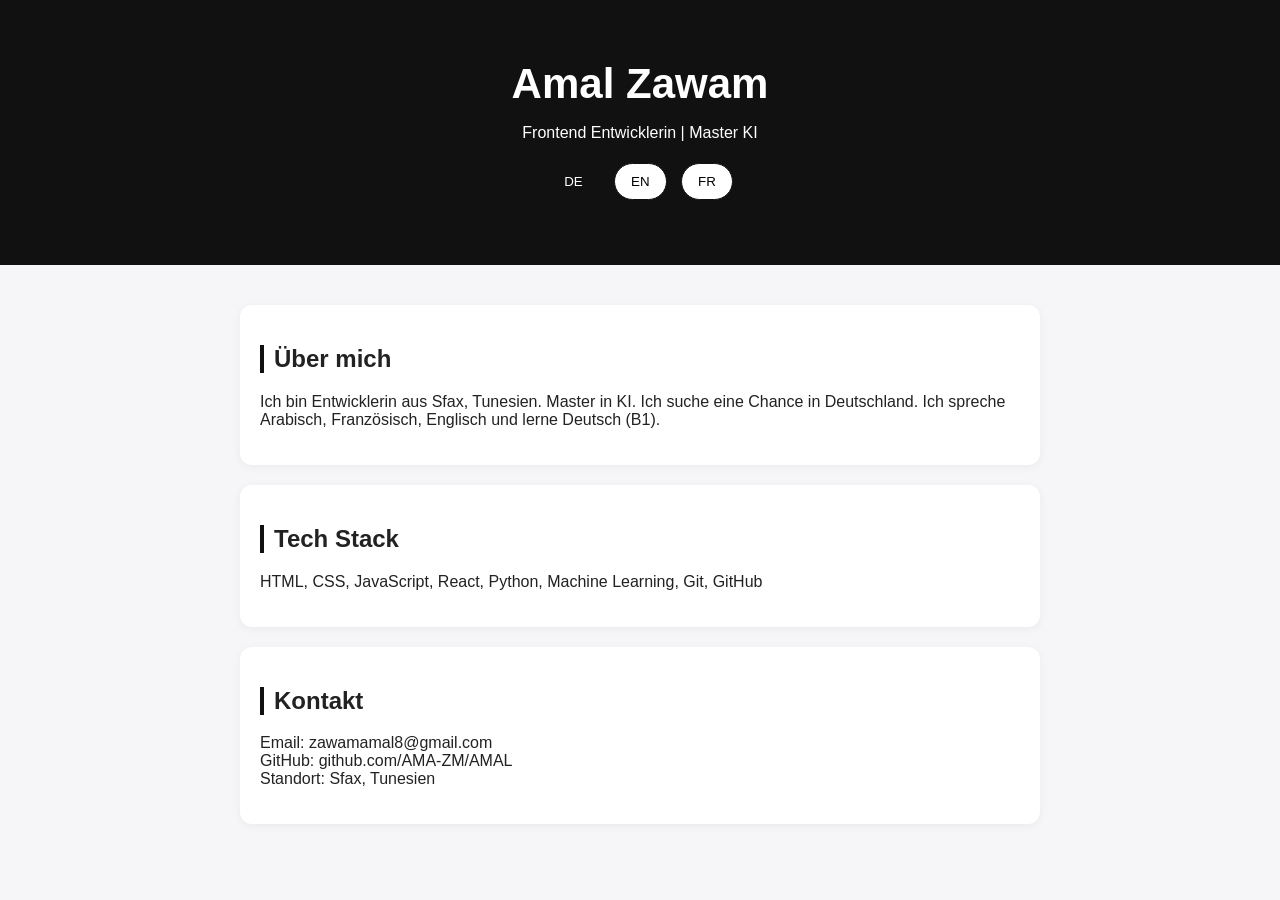
==== index.html @ 0b891ac4 "my portfolio CV Germany" ====
<!DOCTYPE html>
<html lang="de">
<head>
<meta charset="UTF-8">
<meta name="viewport" content="width=device-width, initial-scale=1.0">
<title>Amal Zawam - Entwicklerin</title>
<style>
body{font-family:Arial,sans-serif;margin:0;background:#f6f6f8;color:#222}
header{padding:60px 20px;text-align:center;background:#111;color:white}
header h1{margin:0;font-size:42px}
.btn{padding:10px 16px;border:1px solid #111;border-radius:20px;margin:5px;cursor:pointer;background:white}
.btn.active{background:#111;color:white}
section{max-width:800px;margin:40px auto;padding:0 20px}
.card{background:white;padding:20px;border-radius:12px;box-shadow:0 2px 10px rgba(0,0,0,0.05);margin-bottom:20px}
h2{border-left:4px solid #111;padding-left:10px}
</style>
</head>
<body>
<header>
<h1 id="name">Amal Zawam</h1>
<p id="title">Frontend Entwicklerin | Master KI</p>
<div>
<button class="btn active" onclick="setLang('de')">DE</button>
<button class="btn" onclick="setLang('en')">EN</button>
<button class="btn" onclick="setLang('fr')">FR</button>
</div>
</header>

<section>
<div class="card">
<h2 id="about-h">Über mich</h2>
<p id="about-t">Ich bin Entwicklerin aus Sfax, Tunesien. Master in KI. Ich suche eine Chance in Deutschland. Ich spreche Arabisch, Französisch, Englisch und lerne Deutsch (B1).</p>
</div>
<div class="card">
<h2>Tech Stack</h2>
<p>HTML, CSS, JavaScript, React, Python, Machine Learning, Git, GitHub</p>
</div>
<div class="card">
<h2 id="contact-h">Kontakt</h2>
<p>Email: zawamamal8@gmail.com<br>GitHub: github.com/AMA-ZM/AMAL<br>Standort: Sfax, Tunesien</p>
</div>
</section>

<script>
const texts={
de:{name:"Amal Zawam",title:"Frontend Entwicklerin | Master KI",aboutH:"Über mich",aboutT:"Ich bin Entwicklerin aus Sfax, Tunesien. Master in KI. Ich suche eine Chance in Deutschland. Ich spreche Arabisch, Französisch, Englisch und lerne Deutsch (B1).",contactH:"Kontakt"},
en:{name:"Amal Zawam",title:"Frontend Developer | Master AI",aboutH:"About me",aboutT:"I am a developer from Sfax, Tunisia. Master in AI. Looking for an opportunity in Germany. I speak Arabic, French, English and I'm learning German (B1).",contactH:"Contact"},
fr:{name:"Amal Zawam",title:"Développeuse Front-End | Master IA",aboutH:"À propos",aboutT:"Je suis développeuse de Sfax, Tunisie. Master en IA. Je cherche une opportunité en Allemagne. Je parle Arabe, Français, Anglais et j'apprends l'Allemand (B1).",contactH:"Contact"}
}
function setLang(l){
document.getElementById('name').innerText=texts[l].name;
document.getElementById('title').innerText=texts[l].title;
document.getElementById('about-h').innerText=texts[l].aboutH;
document.getElementById('about-t').innerText=texts[l].aboutT;
document.getElementById('contact-h').innerText=texts[l].contactH;
document.querySelectorAll('.btn').forEach(b=>b.classList.remove('active'));
event.target.classList.add('active');
}
</script>
</body>
</html>
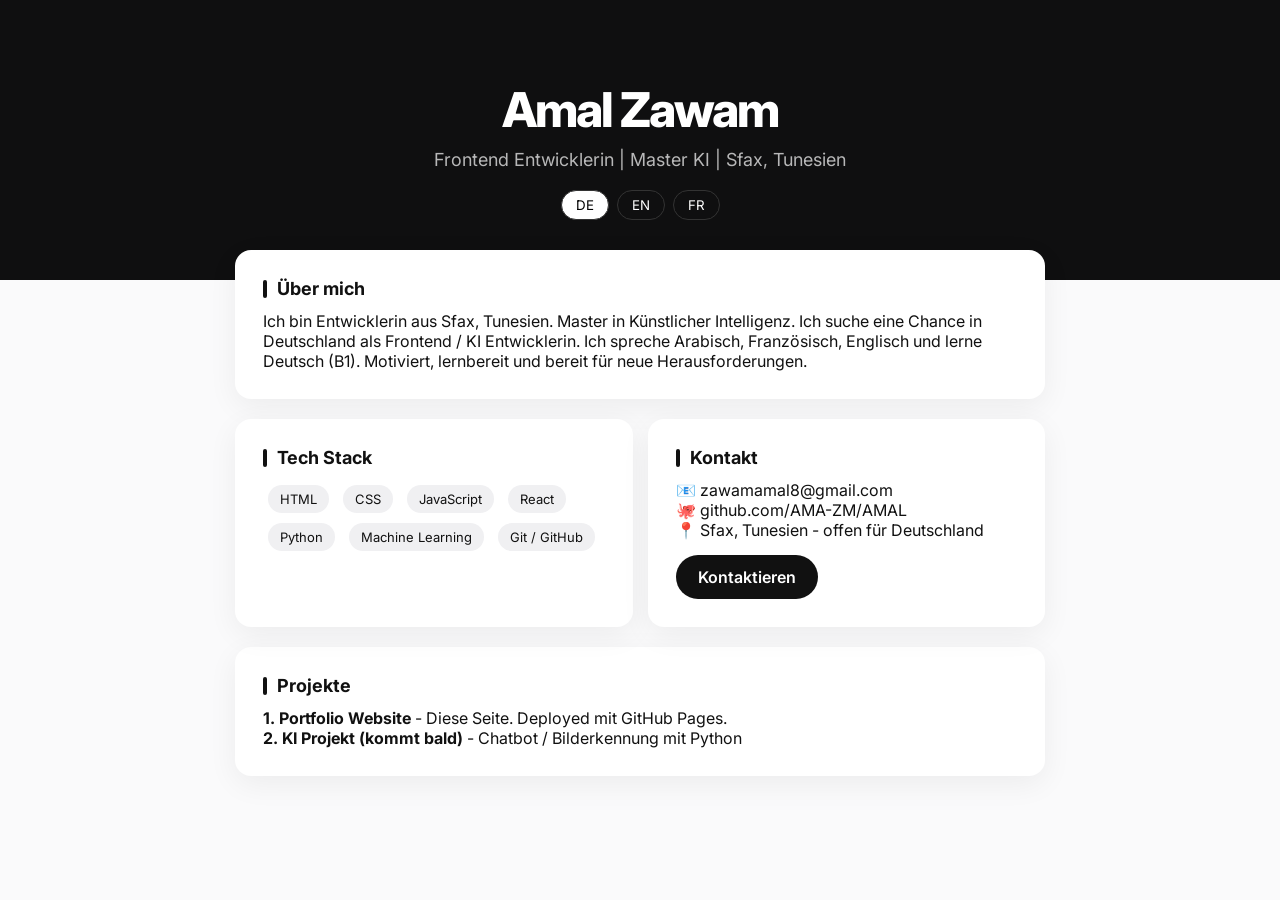
==== commit b60c3450: "design pro" ====
--- a/index.html
+++ b/index.html
@@ -3,58 +3,85 @@
 <head>
 <meta charset="UTF-8">
 <meta name="viewport" content="width=device-width, initial-scale=1.0">
-<title>Amal Zawam - Entwicklerin</title>
+<title>Amal Zawam | Entwicklerin</title>
+<link href="https://fonts.googleapis.com/css2?family=Inter:wght@400;600;800&display=swap" rel="stylesheet">
 <style>
-body{font-family:Arial,sans-serif;margin:0;background:#f6f6f8;color:#222}
-header{padding:60px 20px;text-align:center;background:#111;color:white}
-header h1{margin:0;font-size:42px}
-.btn{padding:10px 16px;border:1px solid #111;border-radius:20px;margin:5px;cursor:pointer;background:white}
-.btn.active{background:#111;color:white}
-section{max-width:800px;margin:40px auto;padding:0 20px}
-.card{background:white;padding:20px;border-radius:12px;box-shadow:0 2px 10px rgba(0,0,0,0.05);margin-bottom:20px}
-h2{border-left:4px solid #111;padding-left:10px}
+*{margin:0;padding:0;box-sizing:border-box;font-family:'Inter',sans-serif}
+body{background:#fafafb;color:#111}
+header{background:#0f0f10;color:white;padding:80px 20px 60px;text-align:center}
+header h1{font-size:48px;font-weight:800;letter-spacing:-2px}
+header p{opacity:0.7;margin:10px 0 20px;font-size:18px}
+.lang{display:flex;gap:8px;justify-content:center;margin-top:20px}
+.lang button{border:1px solid #333;background:transparent;color:white;padding:6px 14px;border-radius:20px;cursor:pointer}
+.lang button.active{background:white;color:black}
+.container{max-width:850px;margin:-30px auto 60px;padding:0 20px}
+.card{background:white;border-radius:16px;padding:28px;margin-bottom:20px;box-shadow:0 8px 30px rgba(0,0,0,0.06)}
+.card h2{font-size:18px;margin-bottom:12px;display:flex;align-items:center;gap:10px}
+.card h2:before{content:'';width:4px;height:18px;background:#111;border-radius:2px;display:inline-block}
+.badge{display:inline-block;background:#f0f0f2;padding:6px 12px;border-radius:20px;margin:5px;font-size:13px}
+a{color:#111;text-decoration:none;font-weight:600}
+.btn-main{display:inline-block;background:#111;color:white;padding:12px 22px;border-radius:30px;margin-top:15px}
+.grid{display:grid;grid-template-columns:1fr 1fr;gap:15px}
+@media(max-width:600px){.grid{grid-template-columns:1fr} header h1{font-size:32px}}
 </style>
 </head>
 <body>
 <header>
-<h1 id="name">Amal Zawam</h1>
-<p id="title">Frontend Entwicklerin | Master KI</p>
-<div>
-<button class="btn active" onclick="setLang('de')">DE</button>
-<button class="btn" onclick="setLang('en')">EN</button>
-<button class="btn" onclick="setLang('fr')">FR</button>
+<h1>Amal Zawam</h1>
+<p id="subtitle">Frontend Entwicklerin | Master KI | Sfax, Tunesien</p>
+<div class="lang">
+<button class="active" onclick="setLang('de')">DE</button>
+<button onclick="setLang('en')">EN</button>
+<button onclick="setLang('fr')">FR</button>
 </div>
 </header>
 
-<section>
+<div class="container">
 <div class="card">
-<h2 id="about-h">Über mich</h2>
-<p id="about-t">Ich bin Entwicklerin aus Sfax, Tunesien. Master in KI. Ich suche eine Chance in Deutschland. Ich spreche Arabisch, Französisch, Englisch und lerne Deutsch (B1).</p>
+<h2 id="t1">Über mich</h2>
+<p id="d1">Ich bin Entwicklerin aus Sfax, Tunesien. Master in Künstlicher Intelligenz. Ich suche eine Chance in Deutschland als Frontend / KI Entwicklerin. Ich spreche Arabisch, Französisch, Englisch und lerne Deutsch (B1). Motiviert, lernbereit und bereit für neue Herausforderungen.</p>
 </div>
+
+<div class="grid">
 <div class="card">
 <h2>Tech Stack</h2>
-<p>HTML, CSS, JavaScript, React, Python, Machine Learning, Git, GitHub</p>
+<span class="badge">HTML</span>
+<span class="badge">CSS</span>
+<span class="badge">JavaScript</span>
+<span class="badge">React</span>
+<span class="badge">Python</span>
+<span class="badge">Machine Learning</span>
+<span class="badge">Git / GitHub</span>
 </div>
+
 <div class="card">
-<h2 id="contact-h">Kontakt</h2>
-<p>Email: zawamamal8@gmail.com<br>GitHub: github.com/AMA-ZM/AMAL<br>Standort: Sfax, Tunesien</p>
+<h2>Kontakt</h2>
+<p>📧 zawamamal8@gmail.com<br>
+🐙 github.com/AMA-ZM/AMAL<br>
+📍 Sfax, Tunesien - offen für Deutschland<br></p>
+<a class="btn-main" href="mailto:zawamamal8@gmail.com">Kontaktieren</a>
 </div>
-</section>
+</div>
+
+<div class="card">
+<h2>Projekte</h2>
+<p><b>1. Portfolio Website</b> - Diese Seite. Deployed mit GitHub Pages.<br>
+<b>2. KI Projekt (kommt bald)</b> - Chatbot / Bilderkennung mit Python</p>
+</div>
+</div>
 
 <script>
-const texts={
-de:{name:"Amal Zawam",title:"Frontend Entwicklerin | Master KI",aboutH:"Über mich",aboutT:"Ich bin Entwicklerin aus Sfax, Tunesien. Master in KI. Ich suche eine Chance in Deutschland. Ich spreche Arabisch, Französisch, Englisch und lerne Deutsch (B1).",contactH:"Kontakt"},
-en:{name:"Amal Zawam",title:"Frontend Developer | Master AI",aboutH:"About me",aboutT:"I am a developer from Sfax, Tunisia. Master in AI. Looking for an opportunity in Germany. I speak Arabic, French, English and I'm learning German (B1).",contactH:"Contact"},
-fr:{name:"Amal Zawam",title:"Développeuse Front-End | Master IA",aboutH:"À propos",aboutT:"Je suis développeuse de Sfax, Tunisie. Master en IA. Je cherche une opportunité en Allemagne. Je parle Arabe, Français, Anglais et j'apprends l'Allemand (B1).",contactH:"Contact"}
+const txt={
+de:{sub:"Frontend Entwicklerin | Master KI | Sfax, Tunesien",t1:"Über mich",d1:"Ich bin Entwicklerin aus Sfax, Tunesien. Master in Künstlicher Intelligenz. Ich suche eine Chance in Deutschland als Frontend / KI Entwicklerin. Ich spreche Arabisch, Französisch, Englisch und lerne Deutsch (B1). Motiviert, lernbereit und bereit für neue Herausforderungen."},
+en:{sub:"Frontend Developer | AI Master | Sfax, Tunisia",t1:"About me",d1:"I'm a developer from Sfax, Tunisia. Master's in AI. Looking for an opportunity in Germany as Frontend / AI Developer. I speak Arabic, French, English and learning German (B1). Motivated and ready for new challenges."},
+fr:{sub:"Développeuse Frontend | Master IA | Sfax, Tunisie",t1:"À propos",d1:"Je suis développeuse à Sfax, Tunisie. Master en IA. Je cherche une opportunité en Allemagne. Je parle Arabe, Français, Anglais et j'apprends l'Allemand (B1). Motivée et prête pour de nouveaux défis."}
 }
 function setLang(l){
-document.getElementById('name').innerText=texts[l].name;
-document.getElementById('title').innerText=texts[l].title;
-document.getElementById('about-h').innerText=texts[l].aboutH;
-document.getElementById('about-t').innerText=texts[l].aboutT;
-document.getElementById('contact-h').innerText=texts[l].contactH;
-document.querySelectorAll('.btn').forEach(b=>b.classList.remove('active'));
+document.querySelectorAll('.lang button').forEach(b=>b.classList.remove('active'));
 event.target.classList.add('active');
+document.getElementById('subtitle').innerText=txt[l].sub;
+document.getElementById('t1').innerText=txt[l].t1;
+document.getElementById('d1').innerText=txt[l].d1;
 }
 </script>
 </body>
